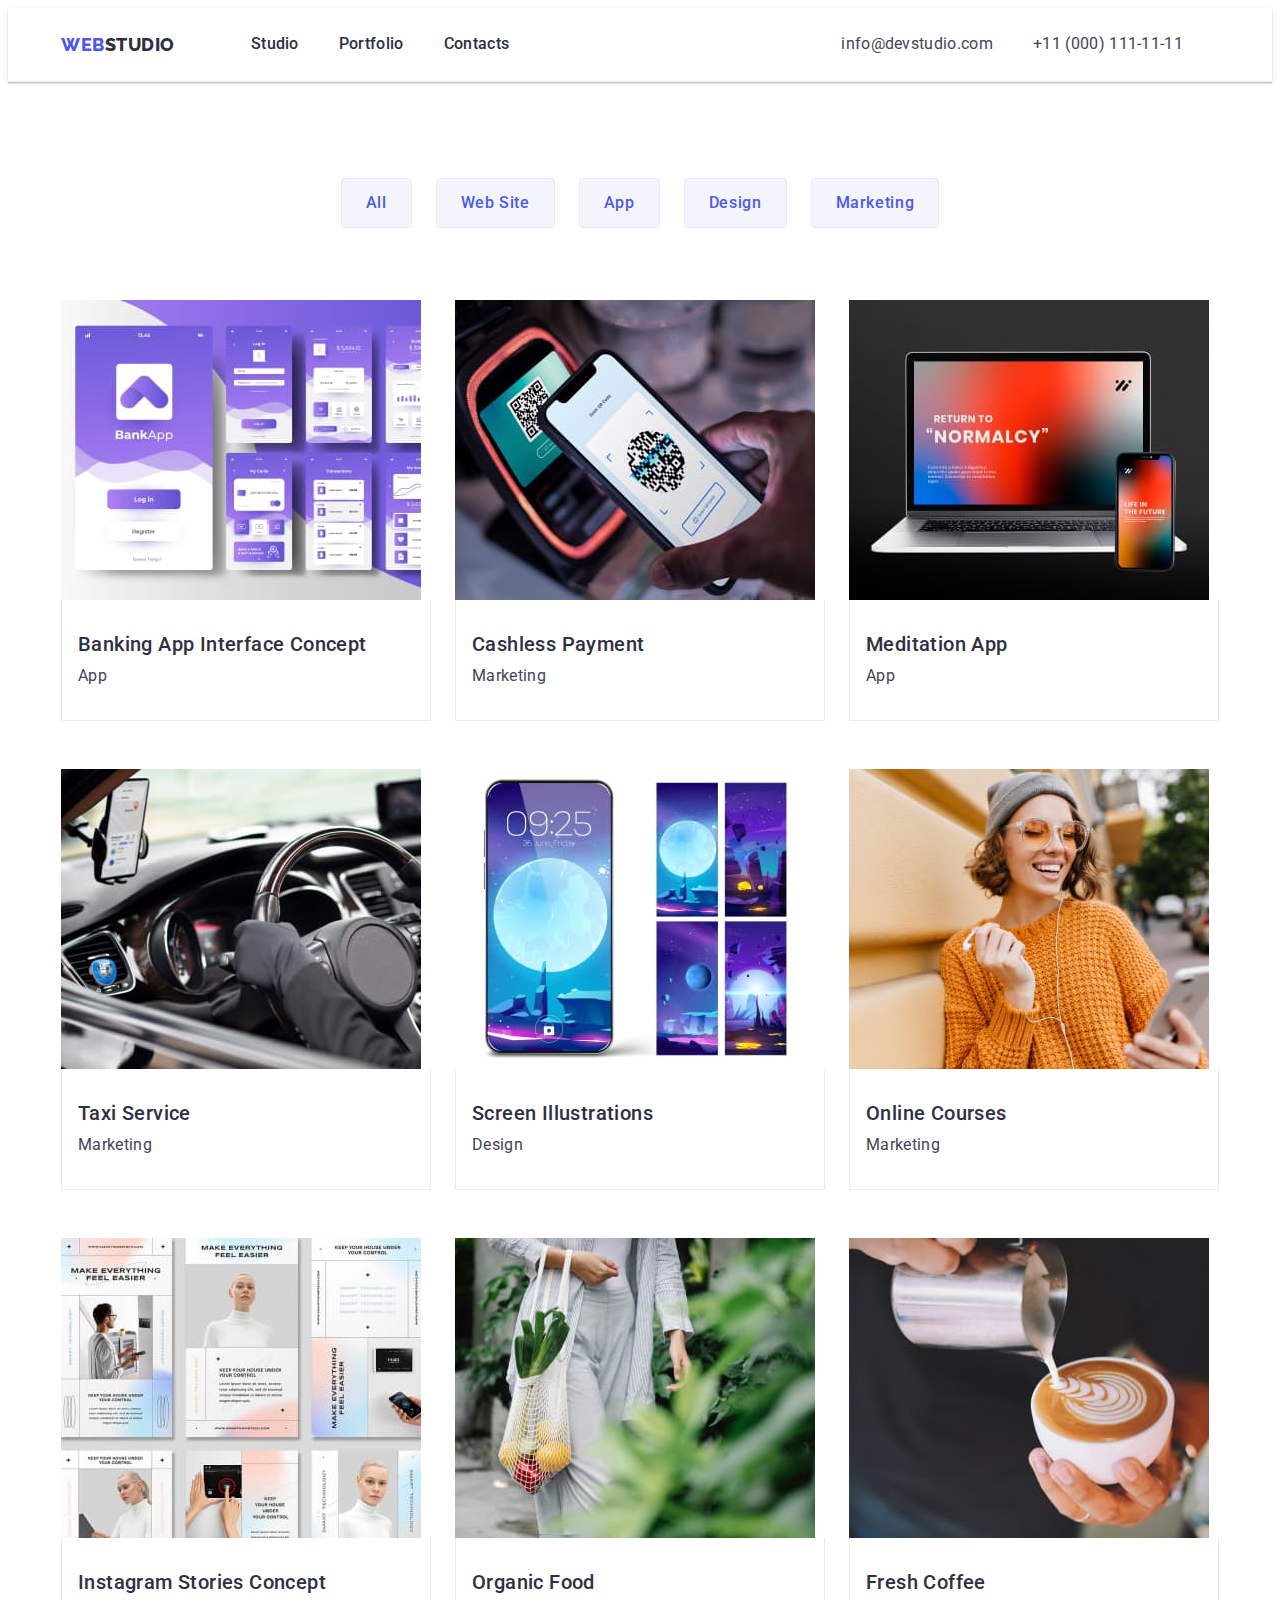
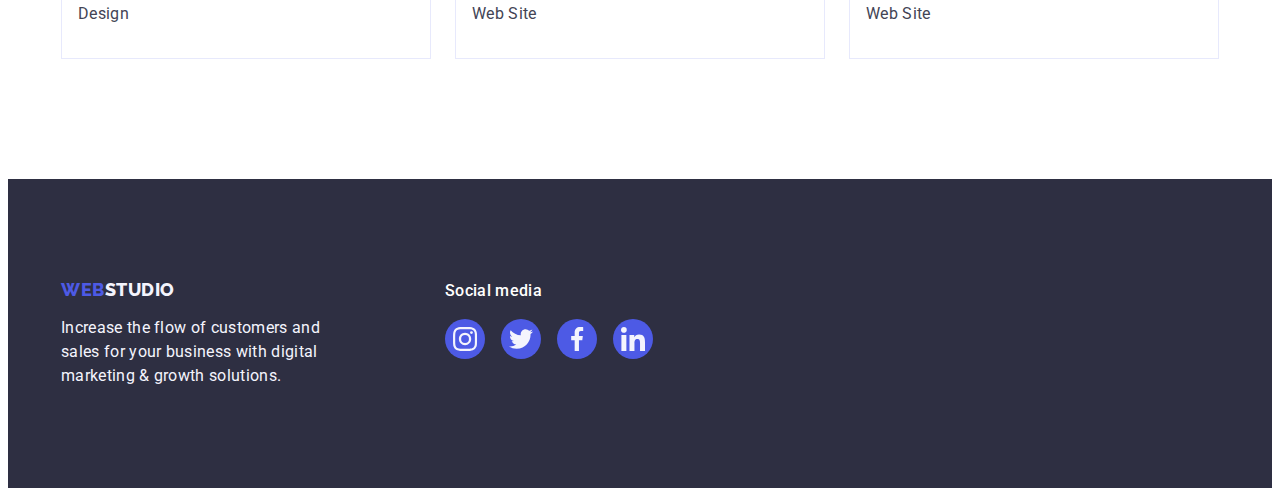
==== portfolio.html @ 9debadf4 "Initial commit" ====
<!DOCTYPE html>
<html lang="en">
  <head>
    <meta charset="UTF-8" />
    <meta http-equiv="X-UA-Compatible" content="IE=edge" />
    <meta name="viewport" content="width=device-width, initial-scale=1.0" />
    <title>Portfolio</title>
    <link rel="preconnect" href="https://fonts.googleapis.com" />
    <link rel="preconnect" href="https://fonts.gstatic.com" crossorigin />
    <link
      href="https://fonts.googleapis.com/css2?family=Raleway:wght@800&family=Roboto:wght@400;500;700;900&display=swap"
      rel="stylesheet"
    />
    <link
      rel="stylesheet"
      href="https://cdnjs.cloudflare.com/ajax/libs/modern-normalize/1.1.0/modern-normalize.min.css"
      integrity="sha512-wpPYUAdjBVSE4KJnH1VR1HeZfpl1ub8YT/NKx4PuQ5NmX2tKuGu6U/JRp5y+Y8XG2tV+wKQpNHVUX03MfMFn9Q=="
      crossorigin="anonymous"
      referrerpolicy="no-referrer"
    />

    <link rel="stylesheet" href="./css/styles.css" />
  </head>
  <!--Header-->
  <body>
    <header class="header">
      <div class="container navigation">
        <nav class="header-navigation">
          <a class="header-logo link" href="./index.html"
            >Web<span class="span-header-logo link">Studio</span></a
          >
          <ul class="header-list list">
            <li class="header-item">
              <a class="header-link link" href="./index.html">Studio</a>
            </li>
            <li class="header-item">
              <a class="header-link link" href="./portfolio.html">Portfolio</a>
            </li>
            <li class="header-item">
              <a class="header-link link" href="">Contacts</a>
            </li>
          </ul>
        </nav>
        <adress class="header-contakts">
          <ul class="adress-list list">
            <li>
              <a class="header-adress link" href="mailto:info@devstudio.com"
                >info@devstudio.com</a
              >
            </li>
            <li>
              <a class="header-adress link" href="tel:+110001111111"
                >+11 (000) 111-11-11</a
              >
            </li>
          </ul>
        </adress>
      </div>
    </header>
    <main>
      <!--Section 1-->

      <section class="service">
        <div class="container">
          <h1 hidden>Service</h1>
          <ul class="service-list list">
            <li><button class="service-btn" type="button">All</button></li>
            <li><button class="service-btn" type="button">Web Site</button></li>
            <li><button class="service-btn" type="button">App</button></li>
            <li><button class="service-btn" type="button">Design</button></li>
            <li>
              <button class="service-btn" type="button">Marketing</button>
            </li>
          </ul>

          <!--Projects-->

          <ul class="project-list list">
            <li class="project-items">
              <a class="project-link link" href="">
                <img
                  class="project-img"
                  src="./images/img-port1.jpg"
                  alt="App Banking interfase"
                  width="360"
                  height="300"
                />
                <div class="project-name">
                  <h2 class="project-title">Banking App Interface Concept</h2>
                  <p class="project-text">App</p>
                </div>
              </a>
            </li>
            <li class="project-items">
              <a class="project-link link" href="">
                <img
                  class="project-img"
                  src="./images/img-port-2.jpg"
                  alt="QR on the phone"
                  width="360"
                  height="300"
                />
                <div class="project-name">
                  <h2 class="project-title">Cashless Payment</h2>
                  <p class="project-text">Marketing</p>
                </div>
              </a>
            </li>
            <li class="project-items">
              <a class="link" href="">
                <img
                  class="project-img"
                  src="./images/img-port-3.jpg"
                  alt="Laptop is open"
                  width="360"
                  height="300"
                />
                <div class="project-name">
                  <h2 class="project-title">Meditation App</h2>
                  <p class="project-text">App</p>
                </div>
              </a>
            </li>
            <li class="project-items">
              <a class="project-link link" href="">
                <img
                  class="project-img"
                  src="./images/img-port-4.jpg"
                  alt="Car steering wheel"
                  width="360"
                  height="300"
                />
                <div class="project-name">
                  <h2 class="project-title">Taxi Service</h2>
                  <p class="project-text">Marketing</p>
                </div>
              </a>
            </li>
            <li class="project-items">
              <a class="project-link link" href="">
                <img
                  class="project-img"
                  src="./images/img-port-5.jpg"
                  alt="Screens of the phones"
                  width="360"
                  height="300"
                />
                <div class="project-name">
                  <h2 class="project-title">Screen Illustrations</h2>
                  <p class="project-text">Design</p>
                </div>
              </a>
            </li>
            <li class="project-items">
              <a class="project-link link" href="">
                <img
                  class="project-img"
                  src="./images/img-port-6.jpg"
                  alt="Girl in headphones and
                  with a phone"
                  width="360"
                  height="300"
                />
                <div class="project-name">
                  <h2 class="project-title">Online Courses</h2>
                  <p class="project-text">Marketing</p>
                </div>
              </a>
            </li>
            <li class="project-items">
              <a class="project-link link" href="">
                <img
                  class="project-img"
                  src="./images/img-port-7.jpg"
                  alt="Instsgram stories"
                  width="360"
                  height="300"
                />
                <div class="project-name">
                  <h2 class="project-title">Instagram Stories Concept</h2>
                  <p class="project-text">Design</p>
                </div>
              </a>
            </li>
            <li class="project-items">
              <a class="project-link link" href="">
                <img
                  class="project-img"
                  src="./images/img-port-8.jpg"
                  alt="The girl carries fruit in
                  the bag"
                  width="360"
                  height="300"
                />
                <div class="project-name">
                  <h2 class="project-title">Organic Food</h2>
                  <p class="project-text">Web Site</p>
                </div>
              </a>
            </li>
            <li class="project-items">
              <a class="project-link link" href="">
                <img
                  class="project-img"
                  src="./images/img-port-9.jpg"
                  alt="Barista pours cappuccino"
                  width="360"
                  height="300"
                />
                <div class="project-name">
                  <h2 class="project-title">Fresh Coffee</h2>
                  <p class="project-text">Web Site</p>
                </div>
              </a>
            </li>
          </ul>
        </div>
      </section>
    </main>

    <!-- Footer -->

    <footer class="footer">
      <div class="container footer-wrap">
        <div class="footer-logo-wrap">
          <a href="./index.html" class="footer-logo link"
            >Web<span class="span-logo link">Studio</span></a
          >
          <p class="footer-text">
            Increase the flow of customers and sales for your business with
            digital marketing & growth solutions.
          </p>
        </div>

        <div class="footer-soc-wrap">
          <p class="footer-soc-media">Social media</p>
          <ul class="footer-soc-list list">
            <li class="footer-soc-item">
              <a href="" class="footer-soc-link link">
                <svg class="footer-soc-icon" widht="24" height="24">
                  <use href="./images/icons.svg#icon-instagram-2"></use>
                </svg>
              </a>
            </li>
            <li class="footer-soc-item">
              <a href="" class="footer-soc-link link">
                <svg class="footer-soc-icon" widht="24" height="24">
                  <use href="./images/icons.svg#icon-twitter-1"></use>
                </svg>
              </a>
            </li>
            <li class="footer-soc-item">
              <a href="" class="footer-soc-link link">
                <svg class="footer-soc-icon" widht="24" height="24">
                  <use href="./images/icons.svg#icon-facebook-1"></use>
                </svg>
              </a>
            </li>
            <li class="footer-soc-item">
              <a href="" class="footer-soc-link link">
                <svg class="footer-soc-icon" widht="24" height="24">
                  <use href="./images/icons.svg#icon-linkedin-1"></use>
                </svg>
              </a>
            </li>
          </ul>
        </div>
      </div>
    </footer>
  </body>
</html>
---- css/styles.css ----
:root {
  --main-title-color: #ffffff;
  --second-title-color: #2e2f42;
  --main-btn-color: #ffffff;
  --text-color: #434455;
  --accent-color: #4d5ae5;
  --hover-color: #404bbf;
  --span-header-color: #2e2f42;
  --span-footer-color: #f4f4fd;
  --background-color: #ffffff;
}

p,
h1,
h2,
h3,
h4,
h5,
h6 {
  margin: 0;
}
ul {
  margin: 0;
  padding-left: 0;
}
button {
  cursor: pointer;
}

address {
  font-style: normal;
}
img {
  display: block;
}

body {
  font-family: "Roboto", Arial, sans-serif;
}
body {
  color: var(--text-color);
}
body {
  background-color: var(--background-color);
}

.list {
  list-style: none;
}

.link {
  text-decoration: none;
}

.header-contakts {
  font-style: normal;
}

.container {
  max-width: 1158px;
  padding-right: 15px;
  padding-left: 15px;
  margin: 0 auto;
  /*outline: 2px solid red;*/
}

/*--------------------Header-----------------*/

.header {
  border-bottom: 1px solid #e7e9fc;
  box-shadow: 0px 2px 1px rgba(46, 47, 66, 0.08),
    0px 1px 1px rgba(46, 47, 66, 0.16), 0px 1px 6px rgba(46, 47, 66, 0.08);
}

.header-navigation {
  display: flex;
}

.navigation {
  display: flex;
  align-items: center;
}

.header-logo {
  padding-top: 25.5px;
  padding-bottom: 25.5px;

  font-family: "Raleway", sans-serif;
  font-style: normal;
  font-weight: 800;
  font-size: 18px;
  line-height: 1.17;
  letter-spacing: 0.03em;
  text-transform: uppercase;
  color: var(--accent-color);
}

.span-header-logo {
  padding-top: 25.5px;
  padding-bottom: 25.5px;

  font-family: "Raleway", sans-serif;
  font-style: normal;
  font-weight: 800;
  font-size: 18px;
  line-height: 1.16;
  letter-spacing: 0.03em;
  color: var(--span-header-color);
}

.header-list {
  display: flex;
  gap: 40px;
  margin-left: 76px;
}

.adress-list {
  display: flex;
  gap: 40px;
  margin-left: 332px;
}

.header-contakts {
}

.header-link {
  display: block;
  padding-top: 24px;
  padding-bottom: 24px;

  font-weight: 500;
  font-size: 16px;
  line-height: 1.5;
  letter-spacing: 0.02em;
  color: #2e2f42;
}

.header-link:hover,
.header-link:focus {
  color: var(--hover-color);
}

.header-adress {
  display: block;
  padding-top: 24px;
  padding-bottom: 24px;

  font-style: normal;
  font-weight: 400;
  font-size: 16px;
  line-height: 1.5;
  letter-spacing: 0.02em;
  color: #434455;
}

.header-adress:hover,
.header-adress:focus {
  color: var(--hover-color);
}

/*---------------------hero--------------------*/

.hero {
  max-width: 1440px;
  margin: 0 auto;
  padding-top: 188px;
  padding-bottom: 188px;
  text-align: center;
  background-color: #2e2f42;
  background-image: linear-gradient(
      rgba(46, 47, 66, 0.7),
      rgba(46, 47, 66, 0.7)
    ),
    url(../images/bg-hero.jpg);
  background-repeat: no-repeat;
  background-position: center;
  background-size: cover;
}

.hero-title {
  width: 496px;
  margin-bottom: 48px;
  margin-left: auto;
  margin-right: auto;

  font-size: 56px;
  line-height: 60px;
  line-height: 1.07;
  text-align: center;
  letter-spacing: 0.02em;
  color: var(--main-title-color);
}

.btn-title {
  align-items: center;
  display: block;
  margin: 0 auto;
  border-radius: 4px;
  padding: 16px 32px;
  border: none;
  font-family: "Roboto", sans-serif;
  font-style: normal;
  font-weight: 500;
  font-size: 16px;
  line-height: 1.5;
  letter-spacing: 0.04em;
  color: var(--main-btn-color);
  background-color: var(--accent-color);
}

.btn-title:hover,
.btn-title:focus {
  background-color: var(--hover-color);
}

/*-------------------Section 1-----------------*/
.features {
  padding-top: 120px;
  padding-bottom: 0;
  background-color: var(--background-color);
}

.icons-list {
  display: flex;
  gap: 24px;
}

.icons-item {
  width: calc((100%-72px) / 4);
  display: flex;
  justify-content: center;
  align-items: center;

  height: 112px;
  background: #f4f4fd;
  border-radius: 4px;
  margin-bottom: 8px;
}

.features-list {
  display: flex;
  gap: 24px;
}

.features-list li {
  width: calc((100% - 72px) / 4);
}

.features-title {
  margin-bottom: 8px;

  font-weight: 500;
  font-size: 20px;
  line-height: 1.2;
  letter-spacing: 0.02em;
  color: var(--second-title-color);
}

.features-text {
  font-size: 16px;
  line-height: 1.5;
  letter-spacing: 0.02em;
  color: var(--text-color);
}

/*-------------------Section 2------------------*/

.work {
  padding-top: 120px;
  padding-bottom: 120px;

  background-color: var(--background-color);
}

.work-title {
  margin-bottom: 72px;

  font-size: 36px;
  line-height: 1.11;
  text-align: center;
  letter-spacing: 0.02em;
  text-transform: capitalize;
  color: var(--second-title-color);
}

.work-img {
  max-width: 100%;
  height: auto;
  border: 1px solid #e7e9fc;
}

.work .list {
  display: flex;
  gap: 24px;
}

.work-item {
  width: calc((100% - 48px) / 3);
}

/*------------------Section3--------------------*/

.team {
  max-width: 1440px;
  margin: 0 auto;
  padding-top: 120px;
  padding-bottom: 120px;
  background-color: #f4f4fd;
}

.team-title {
  margin-bottom: 72px;
  font-size: 36px;
  line-height: 1.11;
  text-align: center;
  letter-spacing: 0.02em;
  text-transform: capitalize;
  color: var(--second-title-color);
}

.team-list {
  display: flex;
  gap: 24px;
}
.foto {
  width: calc((100% - 72px) / 4);
  border-radius: 0px 0px 4px 4px;
  box-shadow: 0px 1px 6px rgba(46, 47, 66, 0.08),
    0px 1px 1px rgba(46, 47, 66, 0.16), 0px 2px 1px rgba(46, 47, 66, 0.08);
  background-color: var(--background-color);
}

.team-img {
  max-width: 100%;
  height: auto;
}

.team-employee {
  margin-bottom: 8px;
  font-weight: 500;
  font-size: 20px;
  line-height: 1.2;
  letter-spacing: 0.02em;
  color: var(--second-title-color);
}

.team-text {
  font-size: 16px;
  line-height: 1.5;
  margin-bottom: 8px;
  letter-spacing: 0.02em;
  color: var(--text-color);
}

.foto-name {
  text-align: center;
  padding: 32px 16px;
  width: 264px;
}

.team-soc-list {
  display: flex;
  justify-content: center;
  gap: 24px;
}

.team-soc-item {
  width: 40px;
  height: 40px;
}

.team-soc-link {
  display: flex;
  justify-content: center;
  align-items: center;
  width: 100%;
  height: 100%;
  border-radius: 50%;
  background-color: var(--accent-color);
}

.team-soc-link:hover,
.team-soc-link:focus {
  background-color: var(--hover-color);
}

/*---------------Customers-----------------*/

.customers {
  padding-top: 120px;
  padding-bottom: 120px;
  background-color: var(--background-color);
}

.customers-title {
  font-weight: 700;
  font-size: 36px;
  line-height: 1.11;

  text-align: center;
  letter-spacing: 0.02em;
  text-transform: capitalize;
  margin-bottom: 72px;

  color: var(--second-title-color);
}

.customers-item {
  width: calc((100%-120px) / 6);
  height: 88px;
}

.customers-list {
  display: flex;
  justify-content: center;
  align-items: center;
  gap: 24px;
}

.customers-link {
  display: flex;
  justify-content: center;
  align-items: center;
  padding: 16px 32px;
  background-color: var(--background-color);
  border: 1px solid #8e8f99;
  border-radius: 4px;
  color: #8e8f99;
}

.customers-icon {
  width: 104px;
  height: 56px;
  fill: currentColor;
}

.customers-link:hover,
.customers-link:focus {
  color: var(--hover-color);
  border-color: #404bbf;
}

/*-------------------Footer------------------*/

.footer {
  max-width: 1440px;
  margin: 0 auto;
  padding-top: 100px;
  padding-bottom: 100px;
  background-color: #2e2f42;
}

.footer-wrap {
  display: flex;
}

.footer-logo {
  font-family: "Raleway", sans-serif;
  font-weight: 800;
  font-size: 18px;
  line-height: 1.17;
  letter-spacing: 0.03em;
  text-transform: uppercase;
  color: var(--accent-color);
}

.span-logo {
  font-family: "Raleway", sans-serif;
  font-weight: 800;
  font-size: 18px;
  line-height: 1.17;
  letter-spacing: 0.03em;
  text-transform: uppercase;
  color: var(--span-footer-color);
}
.footer-text {
  margin-top: 16px;
  width: 264px;

  font-size: 16px;
  line-height: 1.5;
  letter-spacing: 0.02em;
  color: #f4f4fd;
}

.footer-soc-wrap {
  margin-left: 120px;
}

.footer-soc-media {
  margin-bottom: 16px;
  font-weight: 500;
  font-size: 16px;
  line-height: 1.5;
  letter-spacing: 0.02em;

  color: #ffffff;
}

.footer-soc-list {
  display: flex;
  justify-content: center;
  gap: 16px;
}

.footer-soc-item {
  width: 40px;
  height: 40px;
}

.footer-soc-link {
  display: flex;
  justify-content: center;
  align-items: center;
  width: 100%;
  height: 100%;
  border-radius: 50%;
  background-color: var(--accent-color);
}

.footer-soc-link:hover,
.footer-soc-link:focus {
  background-color: #31d0aa;
}

/*----------Portfolio-------------*/
body {
  font-family: "Roboto", sans-serif;
}
body {
  color: var(--text-color);
}

.list {
  list-style: none;
}

.link {
  text-decoration: none;
}

p,
h1,
h2,
h3,
h4,
h5,
h6 {
  margin: 0;
}
ul {
  margin: 0;
  padding-left: 0;
}
button {
  cursor: pointer;
}

/*-------------SECTION 1---------------*/

.service {
}
.service-list {
  display: flex;
  gap: 24px;
  justify-content: center;
  padding-top: 96px;
  margin-bottom: 72px;
}
.service-btn {
  border-radius: 4px;
  border: 1px solid #e7e9fc;
  padding: 12px 24px;

  font-family: "Roboto", sans-serif;
  font-weight: 500;
  font-size: 16px;
  line-height: 1.5;
  align-items: center;
  text-align: center;
  letter-spacing: 0.04em;
  color: var(--accent-color);
  background-color: #f4f4fd;
}
.service-btn:hover,
.service-btn:focus {
  color: #ffffff;
  background-color: var(--hover-color);
  border-color: var(--hover-color);
  box-shadow: 0px 3px 1px rgba(0, 0, 0, 0.1), 0px 2px 1px rgba(0, 0, 0, 0.08),
    0px 2px 2px rgba(0, 0, 0, 0.12);
}

/*--------------Projects---------------*/

.project-list {
  display: flex;
  flex-wrap: wrap;
  gap: 48px 24px;
  padding-bottom: 120px;
}

.project-items {
  width: calc((100% - 48px) / 3);
  margin-right: 0;
}

.project-img {
  max-width: 100%;
  height: auto;
}

.project-title {
  margin-bottom: 8px;

  font-weight: 500;
  font-size: 20px;
  line-height: 1.2;
  letter-spacing: 0.02em;
  color: var(--second-title-color);
}

.project-text {
  font-size: 16px;
  line-height: 1.5;
  letter-spacing: 0.02em;
  color: var(--text-color);
}
.project-name {
  padding: 32px 16px 32px 16px;
  border: 1px solid #e7e9fc;
  border-top: none;
}

.project-items:hover,
.project-items:focus {
  box-shadow: 0px 1px 6px rgba(46, 47, 66, 0.08),
    0px 1px 1px rgba(46, 47, 66, 0.16), 0px 2px 1px rgba(46, 47, 66, 0.08);
}
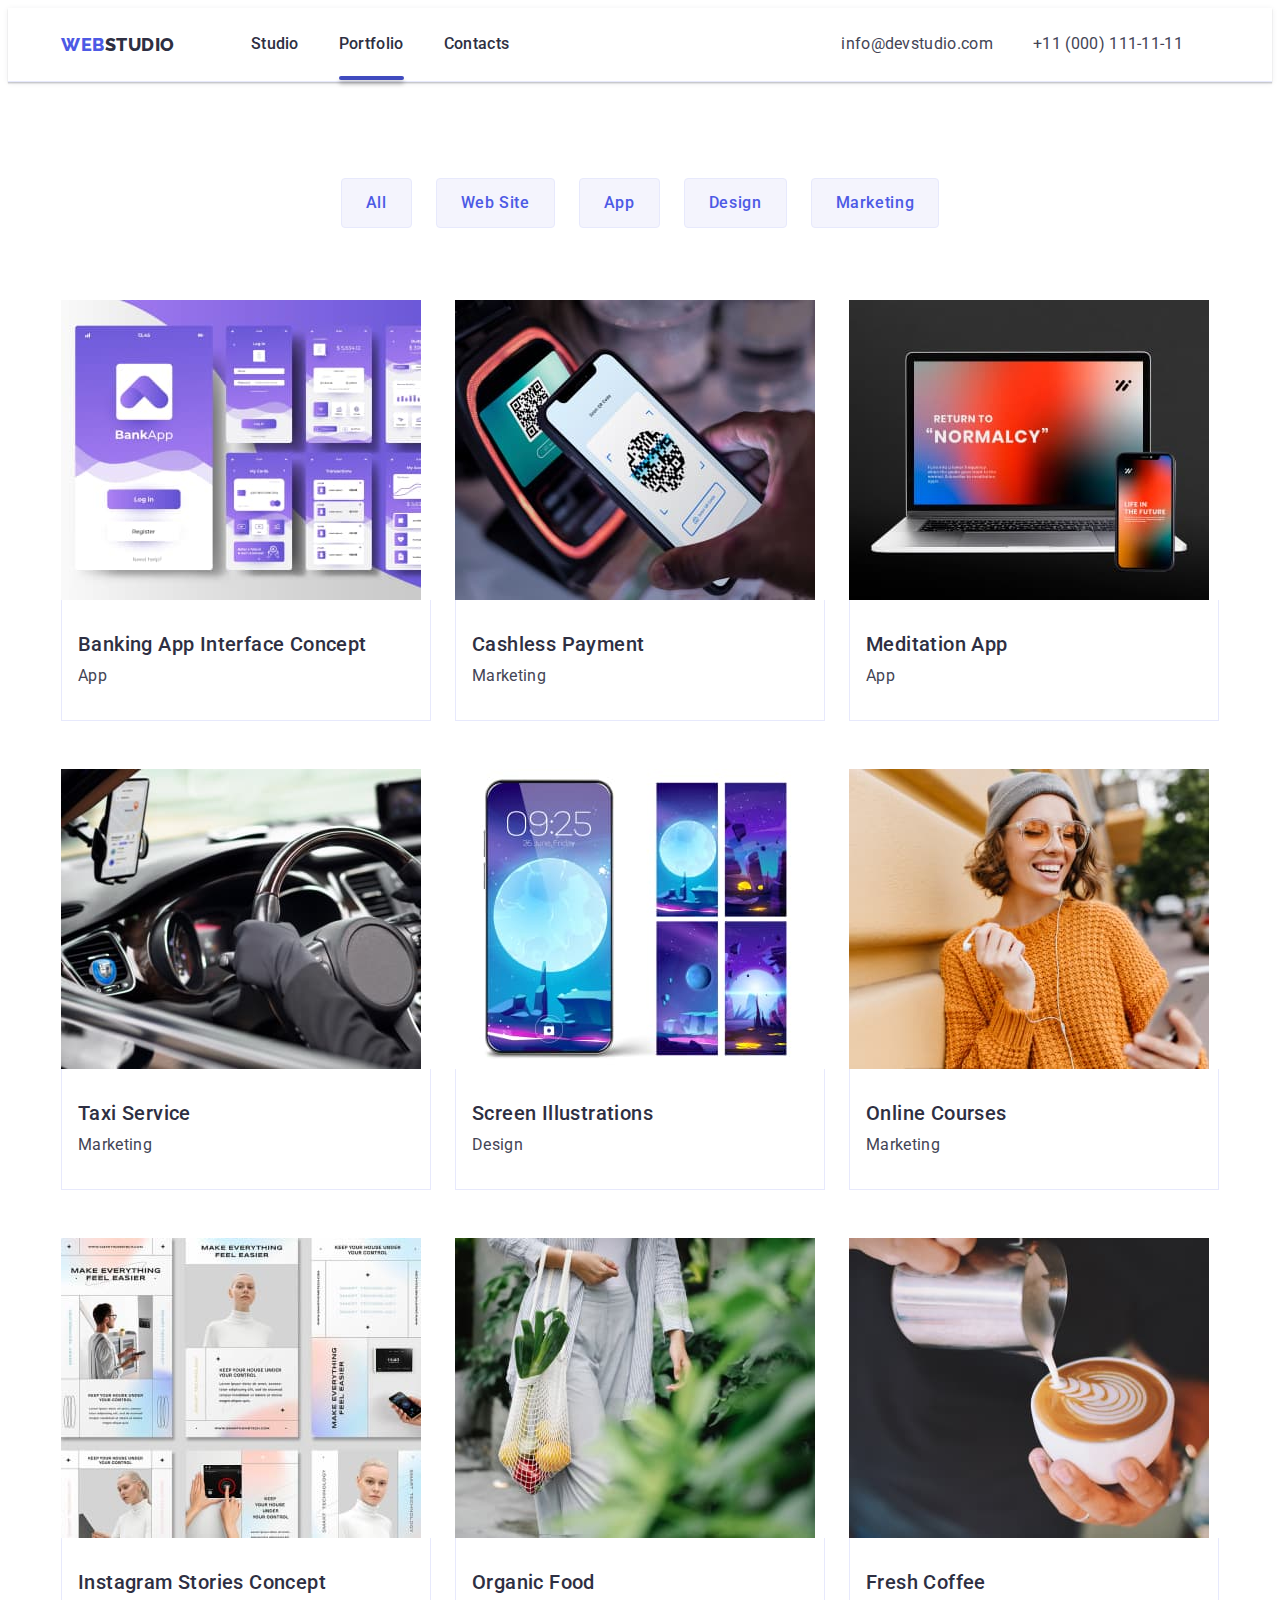
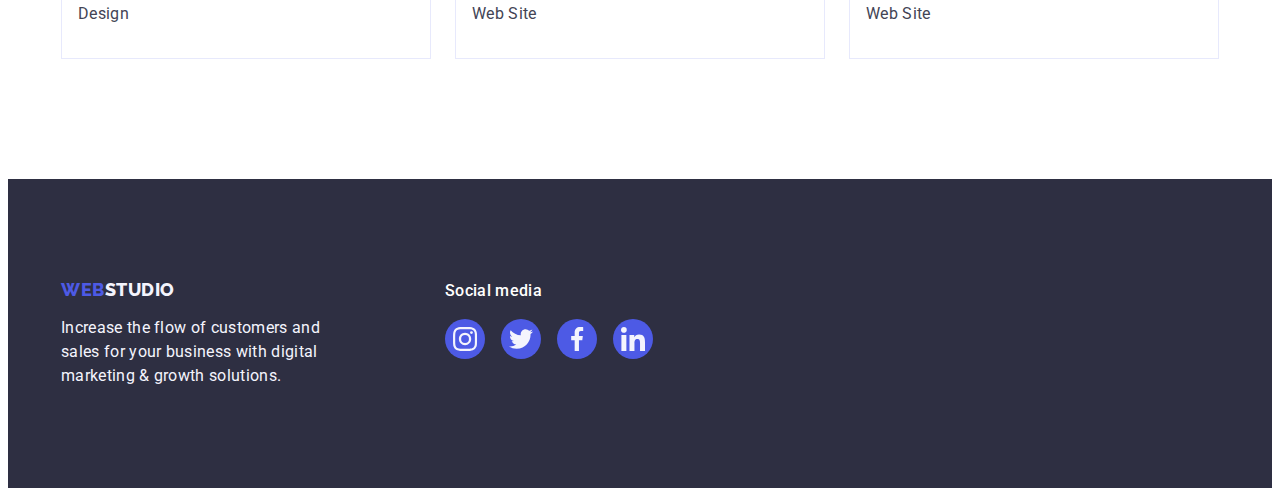
==== commit b705a628: "hw-05" ====
--- a/portfolio.html
+++ b/portfolio.html
@@ -34,7 +34,9 @@
               <a class="header-link link" href="./index.html">Studio</a>
             </li>
             <li class="header-item">
-              <a class="header-link link" href="./portfolio.html">Portfolio</a>
+              <a class="header-link link current" href="./portfolio.html"
+                >Portfolio</a
+              >
             </li>
             <li class="header-item">
               <a class="header-link link" href="">Contacts</a>
@@ -78,13 +80,22 @@
           <ul class="project-list list">
             <li class="project-items">
               <a class="project-link link" href="">
-                <img
-                  class="project-img"
-                  src="./images/img-port1.jpg"
-                  alt="App Banking interfase"
-                  width="360"
-                  height="300"
-                />
+                <div class="project-thumb">
+                  <img
+                    class="project-img"
+                    src="./images/img-port1.jpg"
+                    alt="App Banking interfase"
+                    width="360"
+                    height="300"
+                  />
+                  <div class="overlay">
+                    <p class="overlay-text">
+                      14 Stylish and User-Friendly App Design Concepts · Task
+                      Manager App · Calorie Tracker App · Exotic Fruit Ecommerce
+                      App · Cloud Storage App
+                    </p>
+                  </div>
+                </div>
                 <div class="project-name">
                   <h2 class="project-title">Banking App Interface Concept</h2>
                   <p class="project-text">App</p>
@@ -93,13 +104,22 @@
             </li>
             <li class="project-items">
               <a class="project-link link" href="">
-                <img
-                  class="project-img"
-                  src="./images/img-port-2.jpg"
-                  alt="QR on the phone"
-                  width="360"
-                  height="300"
-                />
+                <div class="project-thumb">
+                  <img
+                    class="project-img"
+                    src="./images/img-port-2.jpg"
+                    alt="QR on the phone"
+                    width="360"
+                    height="300"
+                  />
+                  <div class="overlay">
+                    <p class="overlay-text">
+                      14 Stylish and User-Friendly App Design Concepts · Task
+                      Manager App · Calorie Tracker App · Exotic Fruit Ecommerce
+                      App · Cloud Storage App
+                    </p>
+                  </div>
+                </div>
                 <div class="project-name">
                   <h2 class="project-title">Cashless Payment</h2>
                   <p class="project-text">Marketing</p>
@@ -107,14 +127,23 @@
               </a>
             </li>
             <li class="project-items">
-              <a class="link" href="">
-                <img
-                  class="project-img"
-                  src="./images/img-port-3.jpg"
-                  alt="Laptop is open"
-                  width="360"
-                  height="300"
-                />
+              <a class="project-link link" href="">
+                <div class="project-thumb">
+                  <img
+                    class="project-img"
+                    src="./images/img-port-3.jpg"
+                    alt="Laptop is open"
+                    width="360"
+                    height="300"
+                  />
+                  <div class="overlay">
+                    <p class="overlay-text">
+                      14 Stylish and User-Friendly App Design Concepts · Task
+                      Manager App · Calorie Tracker App · Exotic Fruit Ecommerce
+                      App · Cloud Storage App
+                    </p>
+                  </div>
+                </div>
                 <div class="project-name">
                   <h2 class="project-title">Meditation App</h2>
                   <p class="project-text">App</p>
@@ -123,13 +152,22 @@
             </li>
             <li class="project-items">
               <a class="project-link link" href="">
-                <img
-                  class="project-img"
-                  src="./images/img-port-4.jpg"
-                  alt="Car steering wheel"
-                  width="360"
-                  height="300"
-                />
+                <div class="project-thumb">
+                  <img
+                    class="project-img"
+                    src="./images/img-port-4.jpg"
+                    alt="Car steering wheel"
+                    width="360"
+                    height="300"
+                  />
+                  <div class="overlay">
+                    <p class="overlay-text">
+                      14 Stylish and User-Friendly App Design Concepts · Task
+                      Manager App · Calorie Tracker App · Exotic Fruit Ecommerce
+                      App · Cloud Storage App
+                    </p>
+                  </div>
+                </div>
                 <div class="project-name">
                   <h2 class="project-title">Taxi Service</h2>
                   <p class="project-text">Marketing</p>
@@ -138,13 +176,22 @@
             </li>
             <li class="project-items">
               <a class="project-link link" href="">
-                <img
-                  class="project-img"
-                  src="./images/img-port-5.jpg"
-                  alt="Screens of the phones"
-                  width="360"
-                  height="300"
-                />
+                <div class="project-thumb">
+                  <img
+                    class="project-img"
+                    src="./images/img-port-5.jpg"
+                    alt="Screens of the phones"
+                    width="360"
+                    height="300"
+                  />
+                  <div class="overlay">
+                    <p class="overlay-text">
+                      14 Stylish and User-Friendly App Design Concepts · Task
+                      Manager App · Calorie Tracker App · Exotic Fruit Ecommerce
+                      App · Cloud Storage App
+                    </p>
+                  </div>
+                </div>
                 <div class="project-name">
                   <h2 class="project-title">Screen Illustrations</h2>
                   <p class="project-text">Design</p>
@@ -153,14 +200,23 @@
             </li>
             <li class="project-items">
               <a class="project-link link" href="">
-                <img
-                  class="project-img"
-                  src="./images/img-port-6.jpg"
-                  alt="Girl in headphones and
+                <div class="project-thumb">
+                  <img
+                    class="project-img"
+                    src="./images/img-port-6.jpg"
+                    alt="Girl in headphones and
                   with a phone"
-                  width="360"
-                  height="300"
-                />
+                    width="360"
+                    height="300"
+                  />
+                  <div class="overlay">
+                    <p class="overlay-text">
+                      14 Stylish and User-Friendly App Design Concepts · Task
+                      Manager App · Calorie Tracker App · Exotic Fruit Ecommerce
+                      App · Cloud Storage App
+                    </p>
+                  </div>
+                </div>
                 <div class="project-name">
                   <h2 class="project-title">Online Courses</h2>
                   <p class="project-text">Marketing</p>
@@ -169,13 +225,22 @@
             </li>
             <li class="project-items">
               <a class="project-link link" href="">
-                <img
-                  class="project-img"
-                  src="./images/img-port-7.jpg"
-                  alt="Instsgram stories"
-                  width="360"
-                  height="300"
-                />
+                <div class="project-thumb">
+                  <img
+                    class="project-img"
+                    src="./images/img-port-7.jpg"
+                    alt="Instsgram stories"
+                    width="360"
+                    height="300"
+                  />
+                  <div class="overlay">
+                    <p class="overlay-text">
+                      14 Stylish and User-Friendly App Design Concepts · Task
+                      Manager App · Calorie Tracker App · Exotic Fruit Ecommerce
+                      App · Cloud Storage App
+                    </p>
+                  </div>
+                </div>
                 <div class="project-name">
                   <h2 class="project-title">Instagram Stories Concept</h2>
                   <p class="project-text">Design</p>
@@ -184,14 +249,23 @@
             </li>
             <li class="project-items">
               <a class="project-link link" href="">
-                <img
-                  class="project-img"
-                  src="./images/img-port-8.jpg"
-                  alt="The girl carries fruit in
+                <div class="project-thumb">
+                  <img
+                    class="project-img"
+                    src="./images/img-port-8.jpg"
+                    alt="The girl carries fruit in
                   the bag"
-                  width="360"
-                  height="300"
-                />
+                    width="360"
+                    height="300"
+                  />
+                  <div class="overlay">
+                    <p class="overlay-text">
+                      14 Stylish and User-Friendly App Design Concepts · Task
+                      Manager App · Calorie Tracker App · Exotic Fruit Ecommerce
+                      App · Cloud Storage App
+                    </p>
+                  </div>
+                </div>
                 <div class="project-name">
                   <h2 class="project-title">Organic Food</h2>
                   <p class="project-text">Web Site</p>
@@ -200,13 +274,22 @@
             </li>
             <li class="project-items">
               <a class="project-link link" href="">
-                <img
-                  class="project-img"
-                  src="./images/img-port-9.jpg"
-                  alt="Barista pours cappuccino"
-                  width="360"
-                  height="300"
-                />
+                <div class="project-thumb">
+                  <img
+                    class="project-img"
+                    src="./images/img-port-9.jpg"
+                    alt="Barista pours cappuccino"
+                    width="360"
+                    height="300"
+                  />
+                  <div class="overlay">
+                    <p class="overlay-text">
+                      14 Stylish and User-Friendly App Design Concepts · Task
+                      Manager App · Calorie Tracker App · Exotic Fruit Ecommerce
+                      App · Cloud Storage App
+                    </p>
+                  </div>
+                </div>
                 <div class="project-name">
                   <h2 class="project-title">Fresh Coffee</h2>
                   <p class="project-text">Web Site</p>
--- a/css/styles.css
+++ b/css/styles.css
@@ -8,6 +8,7 @@
   --span-header-color: #2e2f42;
   --span-footer-color: #f4f4fd;
   --background-color: #ffffff;
+  --timing-function: cubic-bezier(0.4, 0, 0.2, 1);
 }
 
 p,
@@ -133,6 +134,23 @@
   line-height: 1.5;
   letter-spacing: 0.02em;
   color: #2e2f42;
+}
+
+.current {
+  position: relative;
+}
+
+.current::after {
+  position: absolute;
+  content: "";
+  left: 0;
+  bottom: 0;
+  width: 100%;
+  height: 4px;
+  border-radius: 2px;
+  background-color: var(--hover-color);
+  box-shadow: 0px 4px 4px rgba(0, 0, 0, 0.25);
+  transition: opacity 250ms var(--timing-function);
 }
 
 .header-link:hover,
@@ -632,8 +650,88 @@
   border-top: none;
 }
 
-.project-items:hover,
-.project-items:focus {
+.project-link {
+  display: block;
+}
+
+.project-link:hover,
+.project-link:focus {
   box-shadow: 0px 1px 6px rgba(46, 47, 66, 0.08),
     0px 1px 1px rgba(46, 47, 66, 0.16), 0px 2px 1px rgba(46, 47, 66, 0.08);
 }
+
+.overlay-text {
+  position: absolute;
+
+  font-size: 16px;
+  line-height: 1.5;
+  letter-spacing: 0.02em;
+  top: 40px;
+  left: 32px;
+  right: 32px;
+  opacity: 0;
+
+  color: #f4f4fd;
+}
+
+.project-thumb {
+  position: relative;
+  overflow: hidden;
+}
+
+.overlay {
+  position: absolute;
+  top: 0;
+  left: 0;
+  width: 100%;
+  height: 100%;
+  background-color: var(--accent-color);
+
+  transform: translateY(100%);
+  transition: transform 250ms var(--timing-function);
+}
+
+.project-link:hover .overlay {
+  transform: translateY(0);
+}
+
+.project-link:hover .overlay-text {
+  opacity: 1;
+}
+
+.backdrop {
+  position: fixed;
+  top: 0;
+  width: 100%;
+  height: 100%;
+  background-color: rgba(46, 47, 66, 0.4);
+}
+
+.modal {
+  position: absolute;
+  width: 408px;
+  min-height: 576px;
+  left: 50%;
+  top: 50%;
+  transform: translate(-50%, -50%);
+
+  background: #fcfcfc;
+  box-shadow: 0px 1px 1px rgba(0, 0, 0, 0.14), 0px 1px 3px rgba(0, 0, 0, 0.12),
+    0px 2px 1px rgba(0, 0, 0, 0.2);
+  border-radius: 4px;
+  padding: 24px;
+}
+
+.close-btn {
+  border-radius: 50%;
+  border: 1px solid rgba(0, 0, 0, 0.1);
+  padding: 8px;
+  width: 8px;
+  height: 8px;
+  color: #2e2f42;
+  background-color: #e7e9fc;
+  display: flex;
+  align-items: center;
+  justify-content: center;
+  margin-left: auto;
+}
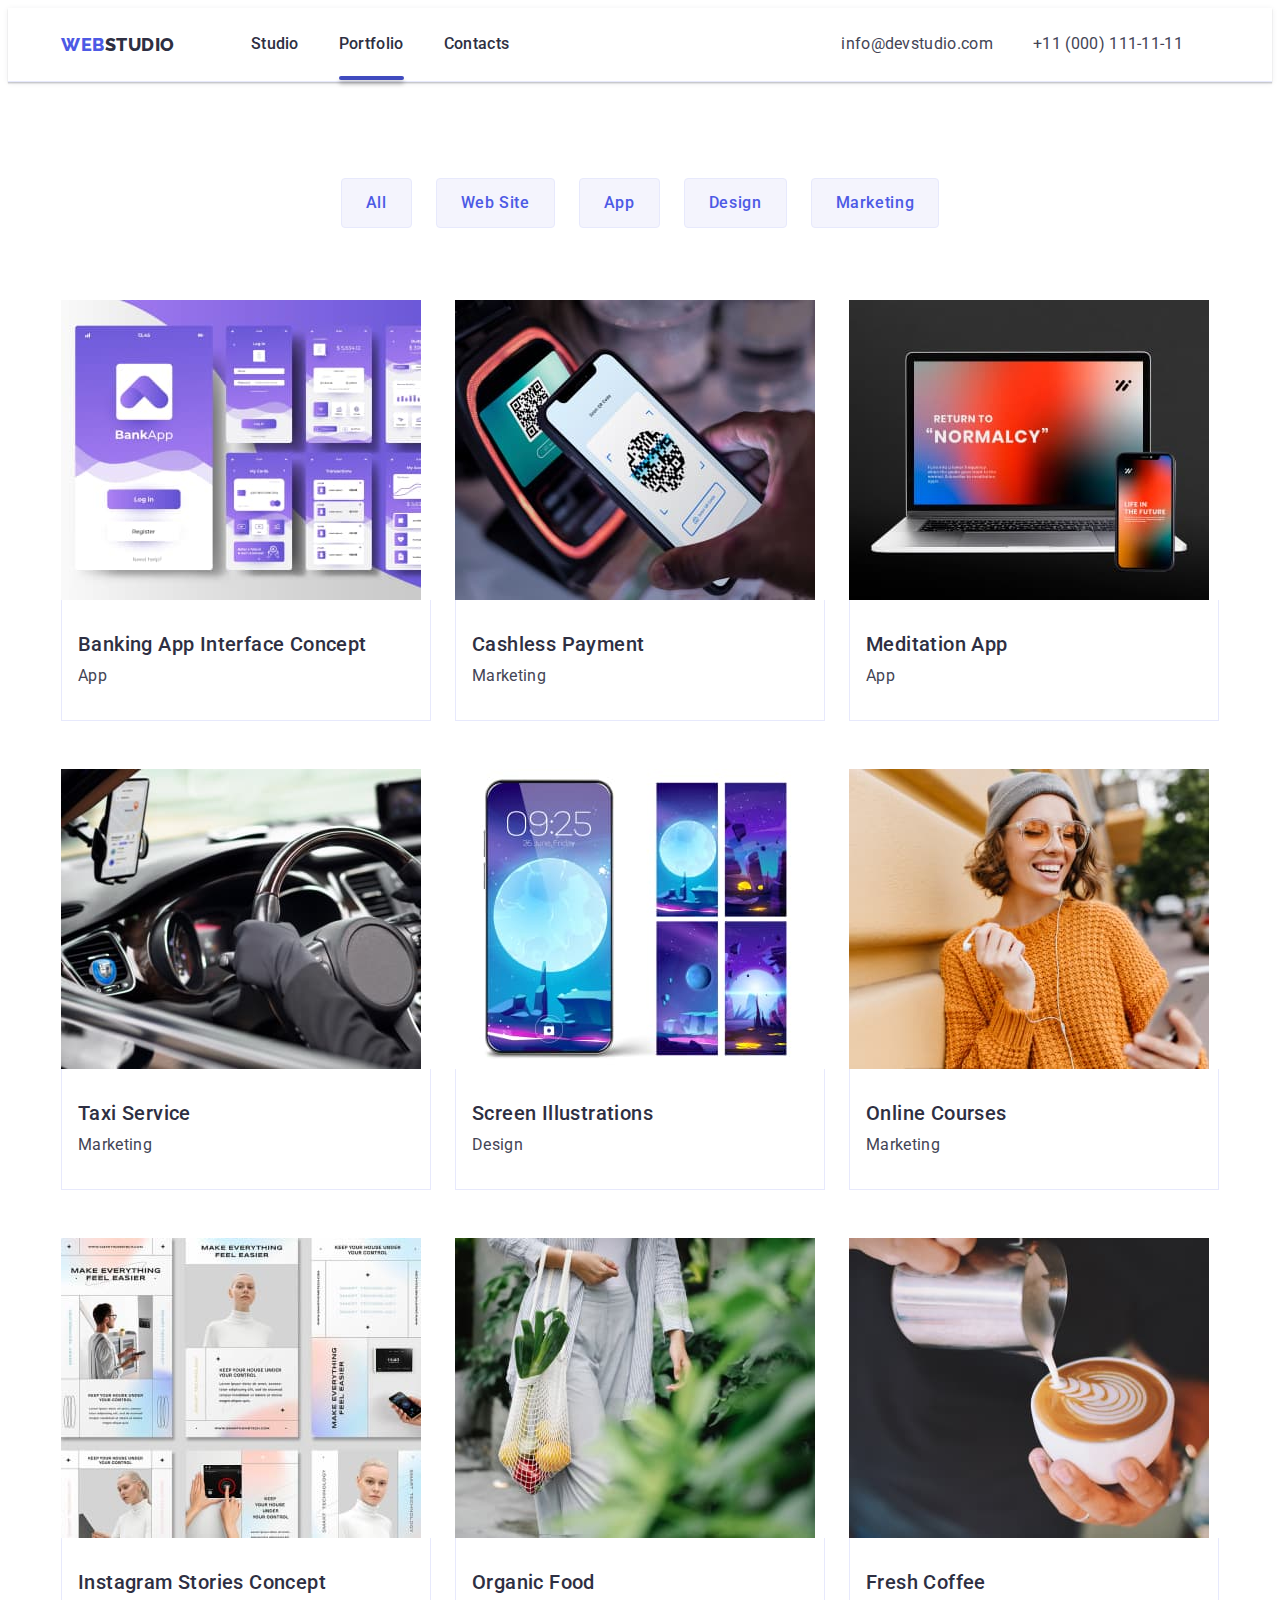
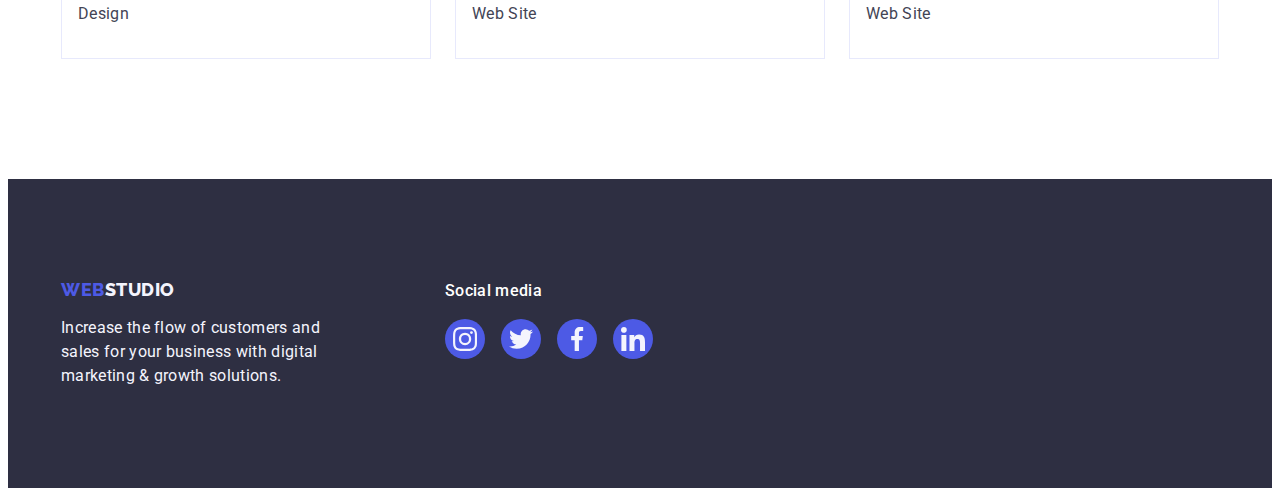
==== commit 80d88a3d: "hw-05" ====
--- a/portfolio.html
+++ b/portfolio.html
@@ -320,28 +320,28 @@
           <ul class="footer-soc-list list">
             <li class="footer-soc-item">
               <a href="" class="footer-soc-link link">
-                <svg class="footer-soc-icon" widht="24" height="24">
+                <svg class="footer-soc-icon" width="24" height="24">
                   <use href="./images/icons.svg#icon-instagram-2"></use>
                 </svg>
               </a>
             </li>
             <li class="footer-soc-item">
               <a href="" class="footer-soc-link link">
-                <svg class="footer-soc-icon" widht="24" height="24">
+                <svg class="footer-soc-icon" width="24" height="24">
                   <use href="./images/icons.svg#icon-twitter-1"></use>
                 </svg>
               </a>
             </li>
             <li class="footer-soc-item">
               <a href="" class="footer-soc-link link">
-                <svg class="footer-soc-icon" widht="24" height="24">
+                <svg class="footer-soc-icon" width="24" height="24">
                   <use href="./images/icons.svg#icon-facebook-1"></use>
                 </svg>
               </a>
             </li>
             <li class="footer-soc-item">
               <a href="" class="footer-soc-link link">
-                <svg class="footer-soc-icon" widht="24" height="24">
+                <svg class="footer-soc-icon" width="24" height="24">
                   <use href="./images/icons.svg#icon-linkedin-1"></use>
                 </svg>
               </a>
--- a/css/styles.css
+++ b/css/styles.css
@@ -62,7 +62,6 @@
   padding-right: 15px;
   padding-left: 15px;
   margin: 0 auto;
-  /*outline: 2px solid red;*/
 }
 
 /*--------------------Header-----------------*/
@@ -121,9 +120,6 @@
   margin-left: 332px;
 }
 
-.header-contakts {
-}
-
 .header-link {
   display: block;
   padding-top: 24px;
@@ -134,6 +130,12 @@
   line-height: 1.5;
   letter-spacing: 0.02em;
   color: #2e2f42;
+  transition: color 250ms var(--timing-function);
+}
+
+.header-link:hover,
+.header-link:focus {
+  color: var(--hover-color);
 }
 
 .current {
@@ -150,12 +152,7 @@
   border-radius: 2px;
   background-color: var(--hover-color);
   box-shadow: 0px 4px 4px rgba(0, 0, 0, 0.25);
-  transition: opacity 250ms var(--timing-function);
-}
-
-.header-link:hover,
-.header-link:focus {
-  color: var(--hover-color);
+  transition: background-color 250ms var(--timing-function);
 }
 
 .header-adress {
@@ -169,6 +166,7 @@
   line-height: 1.5;
   letter-spacing: 0.02em;
   color: #434455;
+  transition: color 250ms var(--timing-function);
 }
 
 .header-adress:hover,
@@ -224,6 +222,7 @@
   letter-spacing: 0.04em;
   color: var(--main-btn-color);
   background-color: var(--accent-color);
+  transition: background-color 250ms var(--timing-function);
 }
 
 .btn-title:hover,
@@ -395,6 +394,7 @@
   height: 100%;
   border-radius: 50%;
   background-color: var(--accent-color);
+  transition: background-color 250ms var(--timing-function);
 }
 
 .team-soc-link:hover,
@@ -444,6 +444,7 @@
   border: 1px solid #8e8f99;
   border-radius: 4px;
   color: #8e8f99;
+  transition: color 250ms var(--timing-function);
 }
 
 .customers-icon {
@@ -534,6 +535,7 @@
   height: 100%;
   border-radius: 50%;
   background-color: var(--accent-color);
+  transition: background-color 250ms var(--timing-function);
 }
 
 .footer-soc-link:hover,
@@ -599,6 +601,8 @@
   letter-spacing: 0.04em;
   color: var(--accent-color);
   background-color: #f4f4fd;
+
+  transition: background-color 250ms var(--timing-function);
 }
 .service-btn:hover,
 .service-btn:focus {
@@ -652,6 +656,7 @@
 
 .project-link {
   display: block;
+  transition: box-shadow 250ms var(--timing-function);
 }
 
 .project-link:hover,
@@ -691,11 +696,13 @@
   transition: transform 250ms var(--timing-function);
 }
 
-.project-link:hover .overlay {
+.project-link:hover .overlay,
+.project-link:focus .overlay {
   transform: translateY(0);
 }
 
-.project-link:hover .overlay-text {
+.project-link:hover .overlay-text,
+.project-link:focus .overlay-text {
   opacity: 1;
 }
 
@@ -705,6 +712,8 @@
   width: 100%;
   height: 100%;
   background-color: rgba(46, 47, 66, 0.4);
+  transition: opacity 250ms var(--timing-function),
+    visibility 250ms var(--timing-function);
 }
 
 .modal {
@@ -713,7 +722,8 @@
   min-height: 576px;
   left: 50%;
   top: 50%;
-  transform: translate(-50%, -50%);
+  transform: translate(-50%, -50%) scale(1);
+  transition: transform 250ms var(--timing-function);
 
   background: #fcfcfc;
   box-shadow: 0px 1px 1px rgba(0, 0, 0, 0.14), 0px 1px 3px rgba(0, 0, 0, 0.12),
@@ -722,16 +732,23 @@
   padding: 24px;
 }
 
+.backdrop.is-hidden .modal {
+  transform: translate(-50%, -50%) scale(0);
+}
+
 .close-btn {
   border-radius: 50%;
   border: 1px solid rgba(0, 0, 0, 0.1);
-  padding: 8px;
-  width: 8px;
-  height: 8px;
-  color: #2e2f42;
+  display: block;
+  margin-left: auto;
+  height: 24px;
+  width: 24px;
+
   background-color: #e7e9fc;
-  display: flex;
-  align-items: center;
-  justify-content: center;
-  margin-left: auto;
-}
+}
+
+.is-hidden {
+  opacity: 0;
+  visibility: hidden;
+  pointer-events: none;
+}
